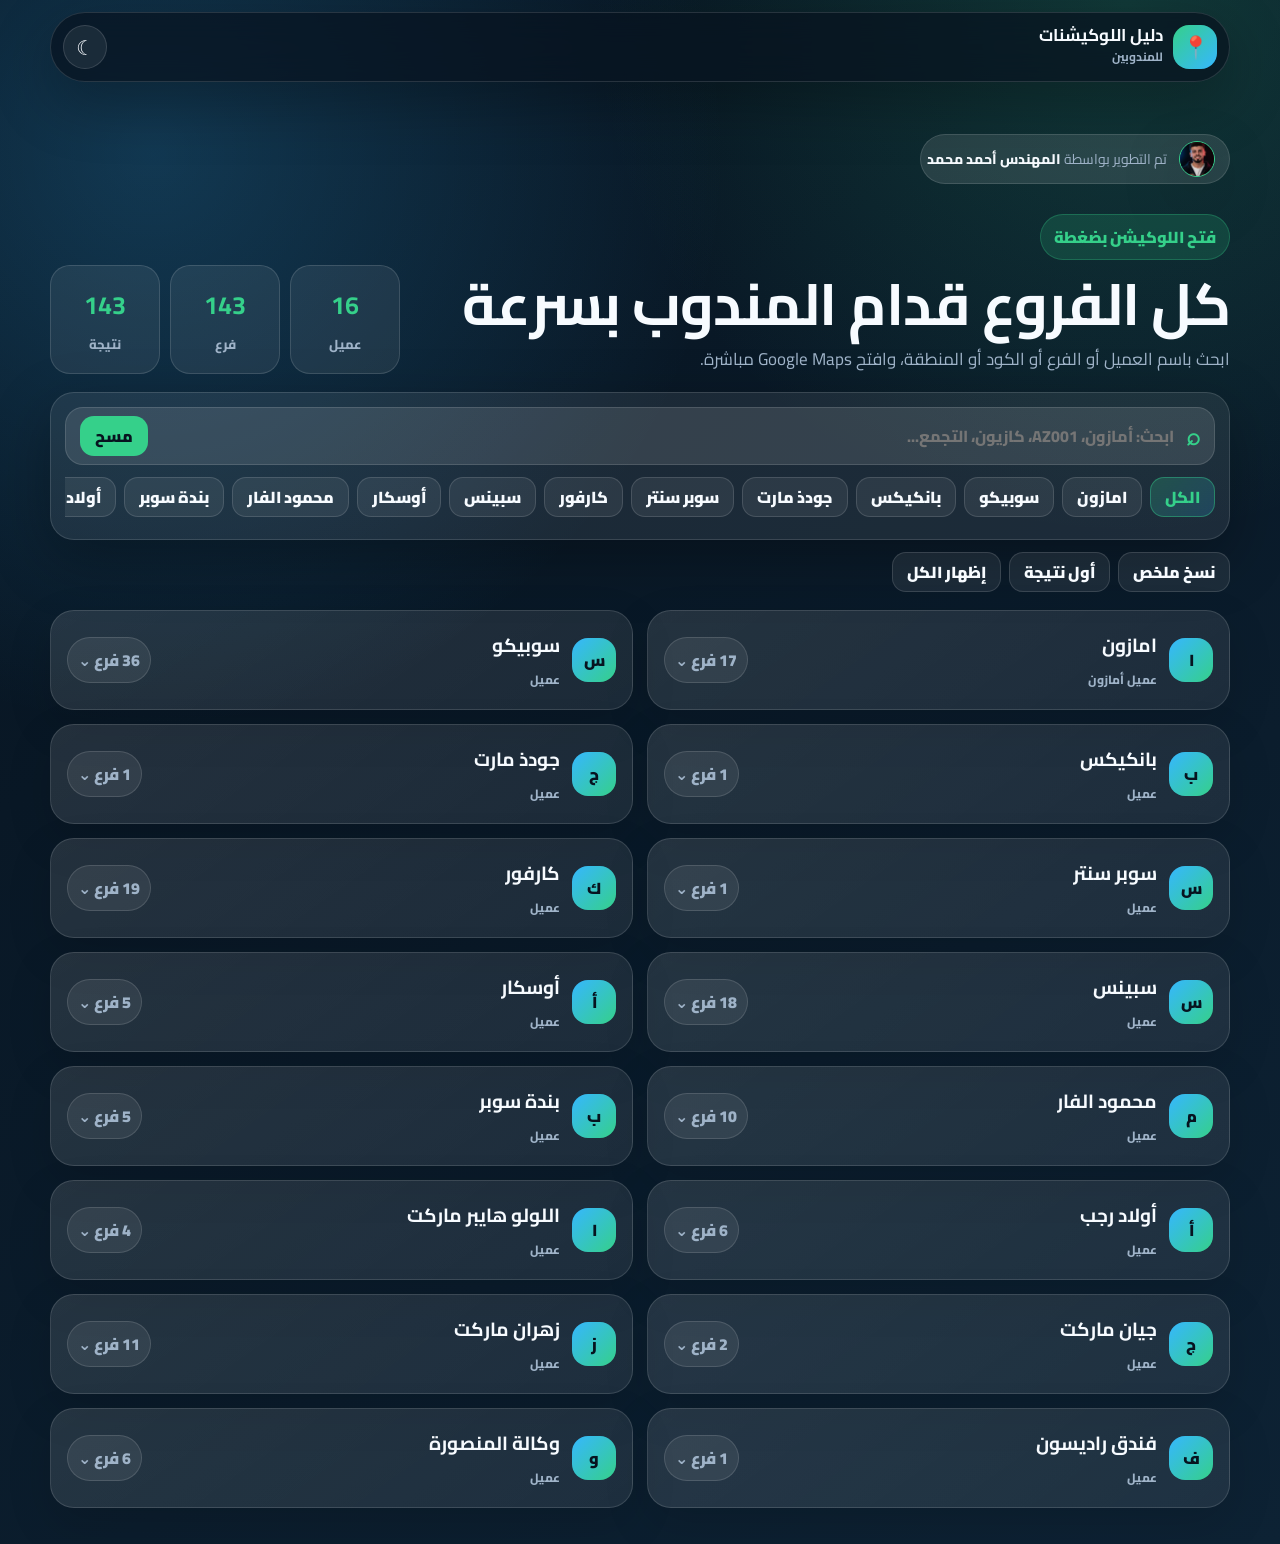
==== index.html @ 978f671b "Move developer badge to top and make image clickable" ====
<!doctype html>
<html lang="ar" dir="rtl">
<head>
  <meta charset="utf-8" />
  <meta name="viewport" content="width=device-width, initial-scale=1" />
  <title>دليل لوكيشنات المناديب</title>
  <meta name="description" content="دليل سريع للمناديب للبحث عن الفروع وفتح اللوكيشن مباشرة." />
  <link rel="preconnect" href="https://fonts.googleapis.com">
  <link rel="preconnect" href="https://fonts.gstatic.com" crossorigin>
  <link href="https://fonts.googleapis.com/css2?family=Cairo:wght@400;600;700;800;900&display=swap" rel="stylesheet">
  <link rel="stylesheet" href="css/style.css" />
</head>

<body>
  <div class="bg"></div>

  <header class="topbar">
    <div class="brand">
      <span class="logo">📍</span>
      <div>
        <strong>دليل اللوكيشنات</strong>
        <small>للمندوبين</small>
      </div>
    </div>

    <button class="theme-btn" id="themeBtn" type="button">☾</button>
  </header>

  <main class="app">
    <section class="hero">
      <div class="developer-badge">
        <a href="imag/Ahmed.jpeg" target="_blank" title="عرض الصورة">
          <img src="imag/Ahmed.jpeg" alt="Eng. Ahmed Mohamed" class="dev-img">
        </a>
        <span>تم التطوير بواسطة <strong>المهندس أحمد محمد</strong></span>
      </div>
      <div>
        <span class="pill">فتح اللوكيشن بضغطة</span>
        <h1>كل الفروع قدام المندوب بسرعة</h1>
        <p>ابحث باسم العميل أو الفرع أو الكود أو المنطقة، وافتح Google Maps مباشرة.</p>
      </div>

      <div class="stats">
        <div>
          <strong id="companyCount">0</strong>
          <span>عميل</span>
        </div>
        <div>
          <strong id="branchCount">0</strong>
          <span>فرع</span>
        </div>
        <div>
          <strong id="resultCount">0</strong>
          <span>نتيجة</span>
        </div>
      </div>
    </section>

    <section class="search-card">
      <div class="search-box">
        <span>⌕</span>
        <input id="searchInput" type="search" placeholder="ابحث: أمازون، AZ001، كازيون، التجمع..." autocomplete="off">
        <button id="clearBtn" type="button">مسح</button>
      </div>

      <div class="quick-filters" id="quickFilters">
        <button class="active" data-filter="all" type="button">الكل</button>
        <button data-filter="recent" type="button">آخر فتح</button>
        <button data-filter="favorites" type="button">المفضلة</button>
      </div>
    </section>

    <section class="tools-row">
      <button id="copySummary" type="button">نسخ ملخص</button>
      <button id="openAllVisible" type="button">أول نتيجة</button>
      <button id="resetData" type="button">إظهار الكل</button>
    </section>

    <section class="companies" id="companies"></section>

    <section class="empty" id="empty" hidden>
      <strong>مفيش نتائج</strong>
      <p>جرّب اسم فرع أو كود أو منطقة تانية.</p>
    </section>
  </main>


  <div class="toast" id="toast"></div>

  <script src="js/data.js"></script>
  <script src="js/app.js"></script>
</body>
</html>
---- css/style.css ----
:root{
  --bg:#07131f;
  --bg2:#0d2234;
  --card:rgba(255,255,255,.075);
  --card2:rgba(255,255,255,.11);
  --text:#f7fbff;
  --muted:#9fb3c8;
  --line:rgba(255,255,255,.13);
  --accent:#35d08a;
  --accent2:#36b7ff;
  --warn:#ffd66b;
  --danger:#ff5d68;
  --shadow:0 20px 60px rgba(0,0,0,.28);
  --radius:24px;
}

[data-theme="light"]{
  --bg:#f4f8fb;
  --bg2:#eaf3f8;
  --card:rgba(255,255,255,.82);
  --card2:#fff;
  --text:#0b1c2c;
  --muted:#5f7184;
  --line:rgba(12,28,44,.11);
  --shadow:0 18px 45px rgba(22,70,110,.12);
}

*{box-sizing:border-box}
html{scroll-behavior:smooth}
body{
  margin:0;
  font-family:"Cairo",system-ui,sans-serif;
  color:var(--text);
  background:
    radial-gradient(circle at 12% 10%,rgba(54,183,255,.22),transparent 32%),
    radial-gradient(circle at 88% 0%,rgba(53,208,138,.18),transparent 28%),
    linear-gradient(145deg,var(--bg),var(--bg2));
  min-height:100vh;
}
button,input{font:inherit}
button{cursor:pointer}
a{color:inherit;text-decoration:none}

.topbar{
  position:sticky;
  top:12px;
  z-index:20;
  width:min(1180px,calc(100% - 24px));
  margin:12px auto 0;
  display:flex;
  align-items:center;
  justify-content:space-between;
  gap:12px;
  padding:12px;
  background:rgba(7,19,31,.72);
  border:1px solid var(--line);
  border-radius:999px;
  backdrop-filter:blur(16px);
  box-shadow:var(--shadow);
}
[data-theme="light"] .topbar{background:rgba(255,255,255,.72)}
.brand{display:flex;align-items:center;gap:10px}
.logo{
  width:44px;
  height:44px;
  display:grid;
  place-items:center;
  border-radius:16px;
  background:linear-gradient(135deg,var(--accent),var(--accent2));
  color:#07131f;
  font-size:22px;
}
.brand strong{display:block;font-size:17px;line-height:1.1}
.brand small{display:block;color:var(--muted);font-weight:700;font-size:12px}
.theme-btn{
  width:44px;height:44px;border-radius:50%;
  border:1px solid var(--line);
  background:var(--card);
  color:var(--text);
  font-size:20px;
}

.app{
  width:min(1180px,calc(100% - 24px));
  margin:auto;
  padding:22px 0 36px;
}

.hero{
  display:grid;
  grid-template-columns:1fr auto;
  gap:18px;
  align-items:end;
  padding:30px 0 18px;
}
.pill{
  display:inline-flex;
  align-items:center;
  padding:7px 13px;
  border-radius:999px;
  background:rgba(53,208,138,.16);
  border:1px solid rgba(53,208,138,.28);
  color:var(--accent);
  font-weight:900;
  margin-bottom:12px;
}
h1{
  margin:0 0 8px;
  font-size:clamp(30px,5vw,58px);
  line-height:1.1;
  letter-spacing:-1px;
}
.hero p{
  margin:0;
  color:var(--muted);
  font-size:17px;
  line-height:1.8;
  max-width:720px;
}
.stats{
  display:grid;
  grid-template-columns:repeat(3,110px);
  gap:10px;
}
.stats div{
  padding:15px;
  border-radius:20px;
  background:var(--card);
  border:1px solid var(--line);
  text-align:center;
}
.stats strong{display:block;font-size:25px;color:var(--accent)}
.stats span{color:var(--muted);font-size:13px;font-weight:800}

.search-card{
  padding:14px;
  background:var(--card);
  border:1px solid var(--line);
  border-radius:var(--radius);
  box-shadow:var(--shadow);
}
.search-box{
  display:grid;
  grid-template-columns:auto 1fr auto;
  align-items:center;
  gap:10px;
  min-height:58px;
  padding:0 14px;
  border-radius:18px;
  background:var(--card2);
  border:1px solid var(--line);
}
.search-box span{
  font-size:24px;
  font-weight:900;
  color:var(--accent);
}
.search-box input{
  width:100%;
  min-width:0;
  outline:0;
  border:0;
  background:transparent;
  color:var(--text);
  font-weight:800;
  font-size:16px;
}
.search-box button,
.quick-filters button,
.tools-row button{
  border:0;
  border-radius:14px;
  background:var(--card);
  color:var(--text);
  border:1px solid var(--line);
  font-weight:900;
  min-height:40px;
  padding:0 14px;
  transition:.2s ease;
  white-space:nowrap;
  flex-shrink:0;
}
.search-box button{background:var(--accent);color:#07131f;border-color:transparent}
.quick-filters{
  display:flex;
  overflow-x:auto;
  gap:8px;
  margin-top:12px;
  padding-bottom:8px;
  scrollbar-width:thin;
  scrollbar-color:var(--line) transparent;
}
.quick-filters::-webkit-scrollbar {
  height: 6px;
}
.quick-filters::-webkit-scrollbar-track {
  background: transparent;
}
.quick-filters::-webkit-scrollbar-thumb {
  background-color: var(--line);
  border-radius: 10px;
}
.quick-filters button.active{
  background:linear-gradient(135deg,rgba(53,208,138,.22),rgba(54,183,255,.18));
  border-color:rgba(53,208,138,.42);
  color:var(--accent);
}
.tools-row{
  display:flex;
  gap:8px;
  flex-wrap:wrap;
  margin:12px 0 18px;
}
.tools-row button:hover,
.quick-filters button:hover{
  transform:translateY(-1px);
}

.companies{
  display:grid;
  grid-template-columns:repeat(2,minmax(0,1fr));
  gap:14px;
}
.company-card{
  background:linear-gradient(145deg,var(--card2),var(--card));
  border:1px solid var(--line);
  border-radius:var(--radius);
  overflow:hidden;
  box-shadow:0 16px 45px rgba(0,0,0,.13);
}
.company-head{
  width:100%;
  border:0;
  background:transparent;
  color:var(--text);
  display:grid;
  grid-template-columns:1fr auto;
  align-items:center;
  gap:10px;
  padding:16px;
  text-align:right;
}
.company-title{
  display:flex;
  align-items:center;
  gap:12px;
  min-width:0;
}
.company-icon{
  width:44px;
  height:44px;
  display:grid;
  place-items:center;
  border-radius:16px;
  background:linear-gradient(135deg,var(--accent2),var(--accent));
  color:#07131f;
  font-weight:900;
  flex:none;
}
.company-title strong{
  display:block;
  font-size:19px;
  white-space:nowrap;
  overflow:hidden;
  text-overflow:ellipsis;
}
.company-title small{
  color:var(--muted);
  font-weight:800;
  font-size:12px;
}
.count{
  display:inline-flex;
  align-items:center;
  gap:7px;
  padding:7px 10px;
  border-radius:999px;
  background:var(--card);
  border:1px solid var(--line);
  color:var(--muted);
  font-weight:900;
  white-space:nowrap;
}
.branch-list{
  display:none;
  padding:0 14px 14px;
  gap:8px;
}
.company-card.open .branch-list{display:grid}
.branch{
  display:grid;
  grid-template-columns:1fr auto;
  gap:10px;
  align-items:center;
  padding:12px;
  border:1px solid var(--line);
  background:rgba(255,255,255,.055);
  border-radius:17px;
}
.branch-info{min-width:0}
.branch-name{
  display:flex;
  align-items:center;
  gap:8px;
  flex-wrap:wrap;
  font-size:15px;
  font-weight:900;
  margin-bottom:5px;
}
.branch-code{
  padding:3px 8px;
  border-radius:999px;
  background:rgba(255,214,107,.16);
  color:var(--warn);
  border:1px solid rgba(255,214,107,.22);
  font-size:12px;
}
.branch-meta{
  display:flex;
  flex-wrap:wrap;
  gap:6px;
}
.branch-meta span{
  color:var(--muted);
  background:var(--card);
  border:1px solid var(--line);
  padding:4px 8px;
  border-radius:999px;
  font-size:12px;
  font-weight:800;
}
.branch-actions{
  display:flex;
  gap:6px;
}
.map-btn,.fav-btn,.copy-btn{
  width:38px;
  height:38px;
  display:grid;
  place-items:center;
  border-radius:13px;
  border:1px solid var(--line);
  background:var(--card);
  color:var(--text);
  font-weight:900;
}
.map-btn{
  width:auto;
  padding:0 13px;
  background:linear-gradient(135deg,var(--accent),var(--accent2));
  color:#07131f;
  border-color:transparent;
}
.fav-btn.active{
  background:var(--warn);
  color:#1b1b0d;
  border-color:transparent;
}
.copy-btn{color:var(--accent2)}
mark{
  background:rgba(53,208,138,.22);
  color:var(--text);
  padding:0 3px;
  border-radius:5px;
}
.empty{
  text-align:center;
  padding:34px;
  border-radius:var(--radius);
  background:var(--card);
  border:1px solid var(--line);
}
.empty strong{font-size:22px}
.empty p{color:var(--muted)}
.toast{
  position:fixed;
  right:18px;
  bottom:18px;
  background:#102033;
  color:#fff;
  padding:12px 16px;
  border-radius:16px;
  box-shadow:var(--shadow);
  font-weight:900;
  opacity:0;
  transform:translateY(30px);
  pointer-events:none;
  transition:.25s ease;
  z-index:90;
}
.toast.show{opacity:1;transform:none}

.developer-badge {
  display: flex;
  align-items: center;
  gap: 12px;
  grid-column: 1 / -1;
  margin-bottom: 12px;
  padding: 6px 14px 6px 6px;
  background: var(--card2);
  border: 1px solid var(--line);
  border-radius: 999px;
  width: fit-content;
}
.developer-badge span {
  font-size: 14px;
  color: var(--muted);
}
.developer-badge strong {
  color: var(--text);
  font-weight: 800;
}
.developer-badge a {
  display: flex;
  border-radius: 50%;
  transition: transform 0.2s ease;
}
.developer-badge a:hover {
  transform: scale(1.1);
}
.dev-img {
  width: 36px;
  height: 36px;
  border-radius: 50%;
  object-fit: cover;
  border: 1px solid var(--accent);
  box-shadow: var(--shadow);
}

@media(max-width:850px){
  .hero{grid-template-columns:1fr}
  .stats{grid-template-columns:repeat(3,1fr)}
  .companies{grid-template-columns:1fr}
}
@media(max-width:560px){
  .topbar,.app{width:calc(100% - 18px)}
  .hero{padding-top:20px}
  h1{font-size:34px}
  .hero p{font-size:15px}
  .stats div{padding:12px 8px}
  .stats strong{font-size:22px}
  .search-box{grid-template-columns:auto 1fr;min-height:54px}
  .search-box button{grid-column:1/-1;width:100%}
  .branch{grid-template-columns:1fr}
  .branch-actions{display:grid;grid-template-columns:1fr 38px 38px}
  .map-btn{width:100%}
}
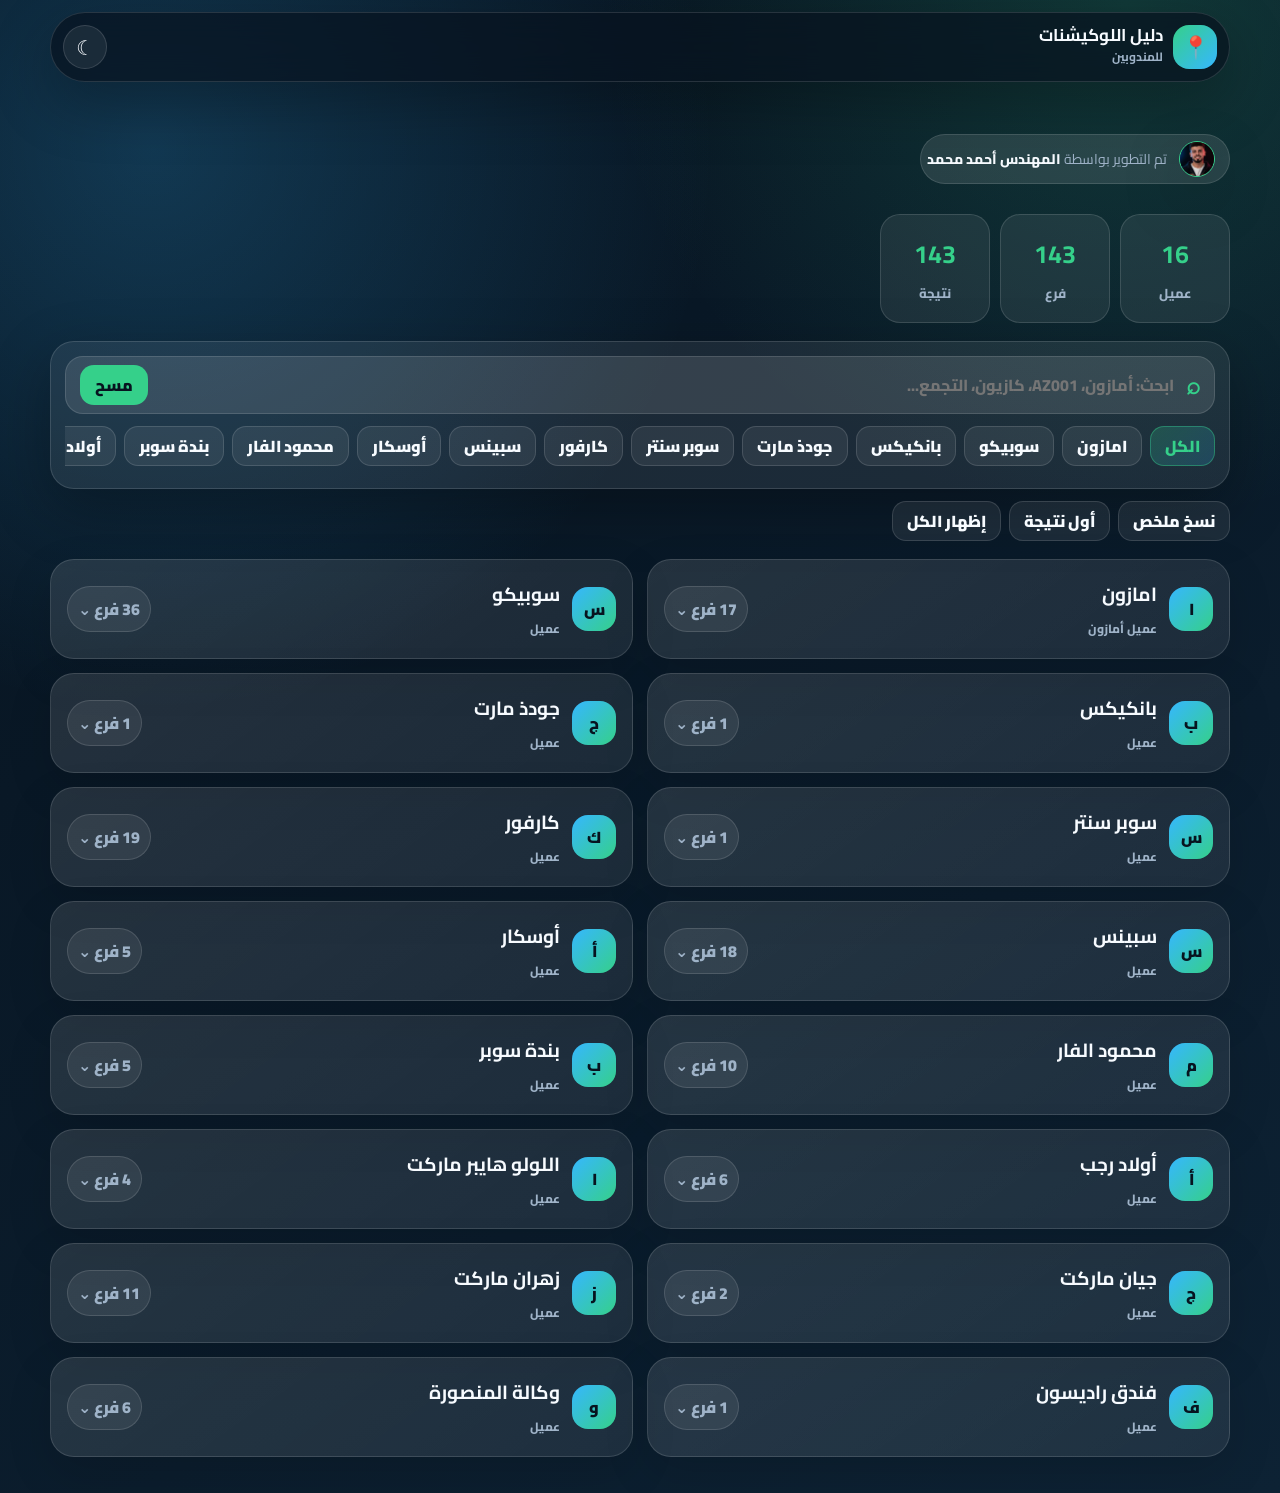
==== commit e0e77d44: "Remove hero text section" ====
--- a/index.html
+++ b/index.html
@@ -29,16 +29,12 @@
   <main class="app">
     <section class="hero">
       <div class="developer-badge">
-        <a href="imag/Ahmed.jpeg" target="_blank" title="عرض الصورة">
+        <button id="devImgBtn" type="button" class="dev-img-btn" title="عرض الصورة">
           <img src="imag/Ahmed.jpeg" alt="Eng. Ahmed Mohamed" class="dev-img">
-        </a>
+        </button>
         <span>تم التطوير بواسطة <strong>المهندس أحمد محمد</strong></span>
       </div>
-      <div>
-        <span class="pill">فتح اللوكيشن بضغطة</span>
-        <h1>كل الفروع قدام المندوب بسرعة</h1>
-        <p>ابحث باسم العميل أو الفرع أو الكود أو المنطقة، وافتح Google Maps مباشرة.</p>
-      </div>
+
 
       <div class="stats">
         <div>
@@ -85,6 +81,11 @@
   </main>
 
 
+  <div class="image-modal" id="imageModal">
+    <button class="close-modal" id="closeModalBtn" type="button">&times;</button>
+    <img src="imag/Ahmed.jpeg" alt="Eng. Ahmed Mohamed">
+  </div>
+
   <div class="toast" id="toast"></div>
 
   <script src="js/data.js"></script>
--- a/css/style.css
+++ b/css/style.css
@@ -410,12 +410,16 @@
   color: var(--text);
   font-weight: 800;
 }
-.developer-badge a {
+.dev-img-btn {
+  background: transparent;
+  border: none;
+  padding: 0;
+  cursor: pointer;
   display: flex;
   border-radius: 50%;
   transition: transform 0.2s ease;
 }
-.developer-badge a:hover {
+.dev-img-btn:hover {
   transform: scale(1.1);
 }
 .dev-img {
@@ -425,6 +429,60 @@
   object-fit: cover;
   border: 1px solid var(--accent);
   box-shadow: var(--shadow);
+}
+
+/* Modal Styles */
+.image-modal {
+  position: fixed;
+  top: 0;
+  left: 0;
+  width: 100%;
+  height: 100%;
+  background: rgba(0,0,0,0.85);
+  backdrop-filter: blur(8px);
+  z-index: 9999;
+  display: flex;
+  justify-content: center;
+  align-items: center;
+  opacity: 0;
+  pointer-events: none;
+  transition: 0.3s ease;
+}
+.image-modal.show {
+  opacity: 1;
+  pointer-events: auto;
+}
+.image-modal img {
+  max-width: 90%;
+  max-height: 90%;
+  border-radius: 16px;
+  box-shadow: 0 20px 60px rgba(0,0,0,0.5);
+  transform: scale(0.9);
+  transition: 0.3s ease;
+}
+.image-modal.show img {
+  transform: scale(1);
+}
+.close-modal {
+  position: absolute;
+  top: 20px;
+  right: 20px;
+  background: rgba(255,255,255,0.1);
+  border: none;
+  color: #fff;
+  font-size: 34px;
+  width: 44px;
+  height: 44px;
+  border-radius: 50%;
+  display: flex;
+  justify-content: center;
+  align-items: center;
+  cursor: pointer;
+  transition: 0.2s ease;
+  line-height: 1;
+}
+.close-modal:hover {
+  background: rgba(255,255,255,0.25);
 }
 
 @media(max-width:850px){
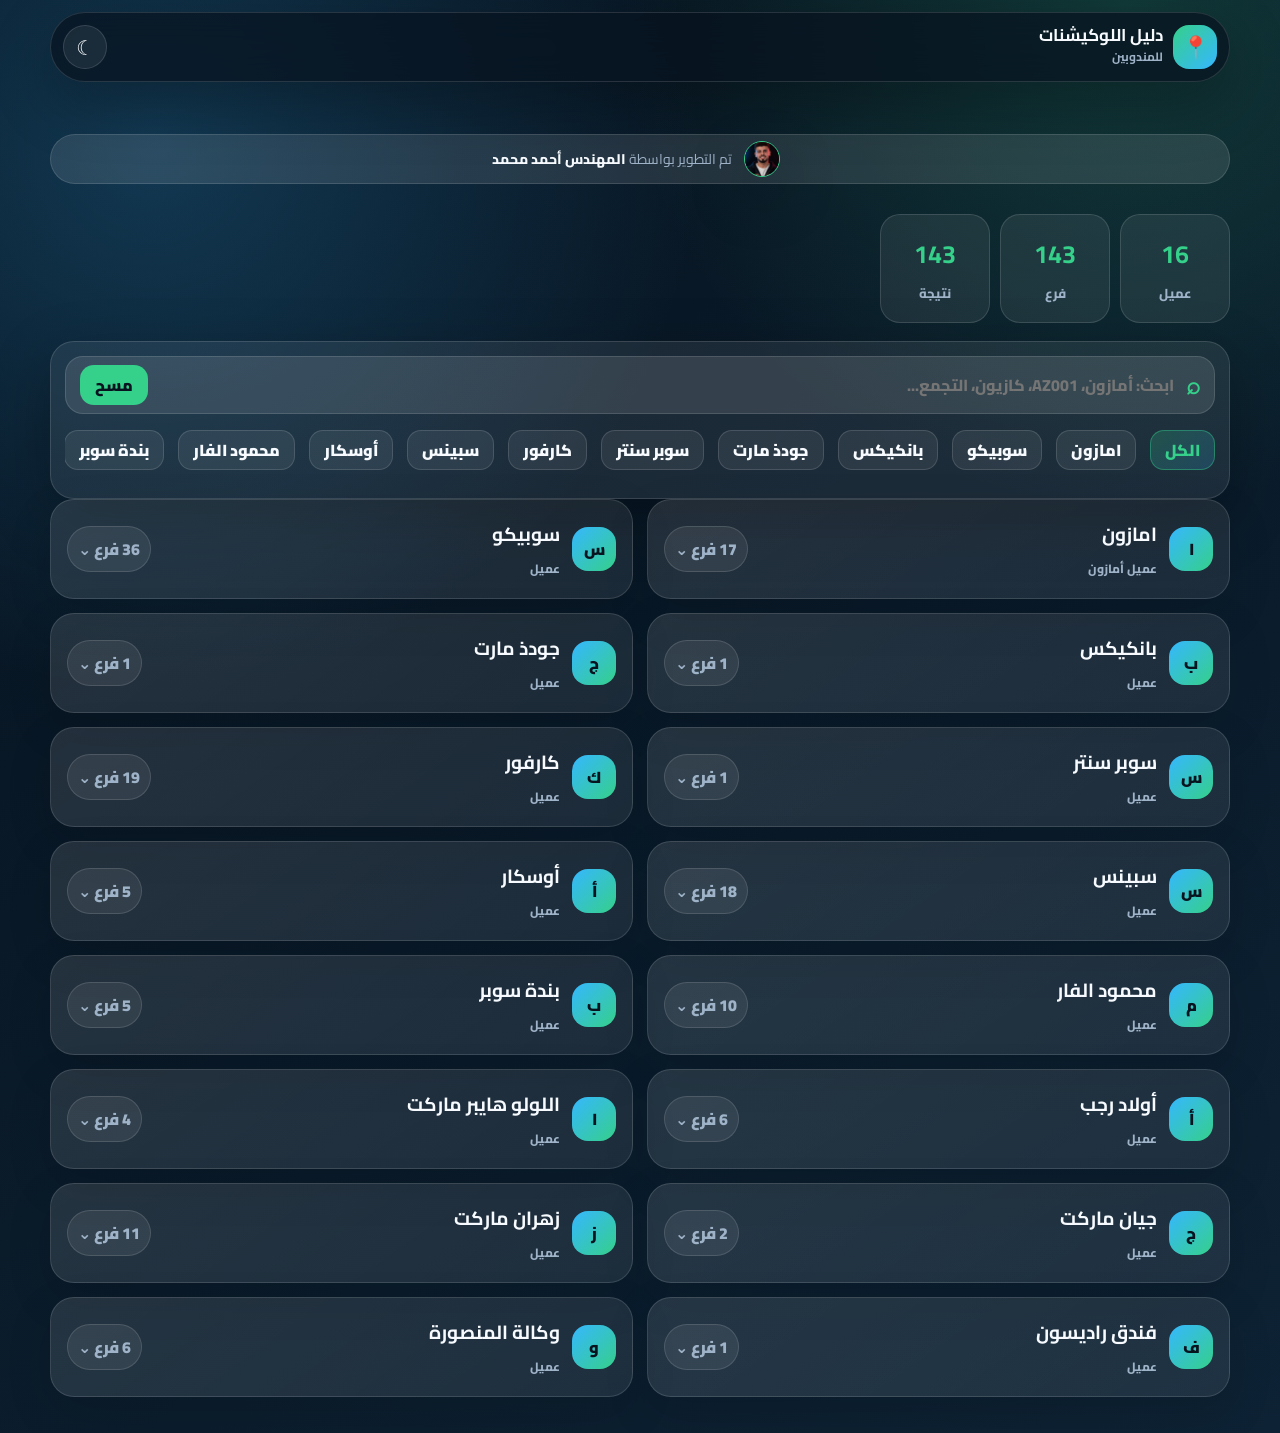
==== commit dc1ffd4a: "Remove tools row buttons" ====
--- a/index.html
+++ b/index.html
@@ -66,11 +66,7 @@
       </div>
     </section>
 
-    <section class="tools-row">
-      <button id="copySummary" type="button">نسخ ملخص</button>
-      <button id="openAllVisible" type="button">أول نتيجة</button>
-      <button id="resetData" type="button">إظهار الكل</button>
-    </section>
+
 
     <section class="companies" id="companies"></section>
 
--- a/css/style.css
+++ b/css/style.css
@@ -166,8 +166,7 @@
   font-size:16px;
 }
 .search-box button,
-.quick-filters button,
-.tools-row button{
+.quick-filters button{
   border:0;
   border-radius:14px;
   background:var(--card);
@@ -184,9 +183,9 @@
 .quick-filters{
   display:flex;
   overflow-x:auto;
-  gap:8px;
-  margin-top:12px;
-  padding-bottom:8px;
+  gap:14px;
+  margin-top:16px;
+  padding-bottom:14px;
   scrollbar-width:thin;
   scrollbar-color:var(--line) transparent;
 }
@@ -205,13 +204,6 @@
   border-color:rgba(53,208,138,.42);
   color:var(--accent);
 }
-.tools-row{
-  display:flex;
-  gap:8px;
-  flex-wrap:wrap;
-  margin:12px 0 18px;
-}
-.tools-row button:hover,
 .quick-filters button:hover{
   transform:translateY(-1px);
 }
@@ -393,6 +385,7 @@
 .developer-badge {
   display: flex;
   align-items: center;
+  justify-content: center;
   gap: 12px;
   grid-column: 1 / -1;
   margin-bottom: 12px;
@@ -400,7 +393,6 @@
   background: var(--card2);
   border: 1px solid var(--line);
   border-radius: 999px;
-  width: fit-content;
 }
 .developer-badge span {
   font-size: 14px;
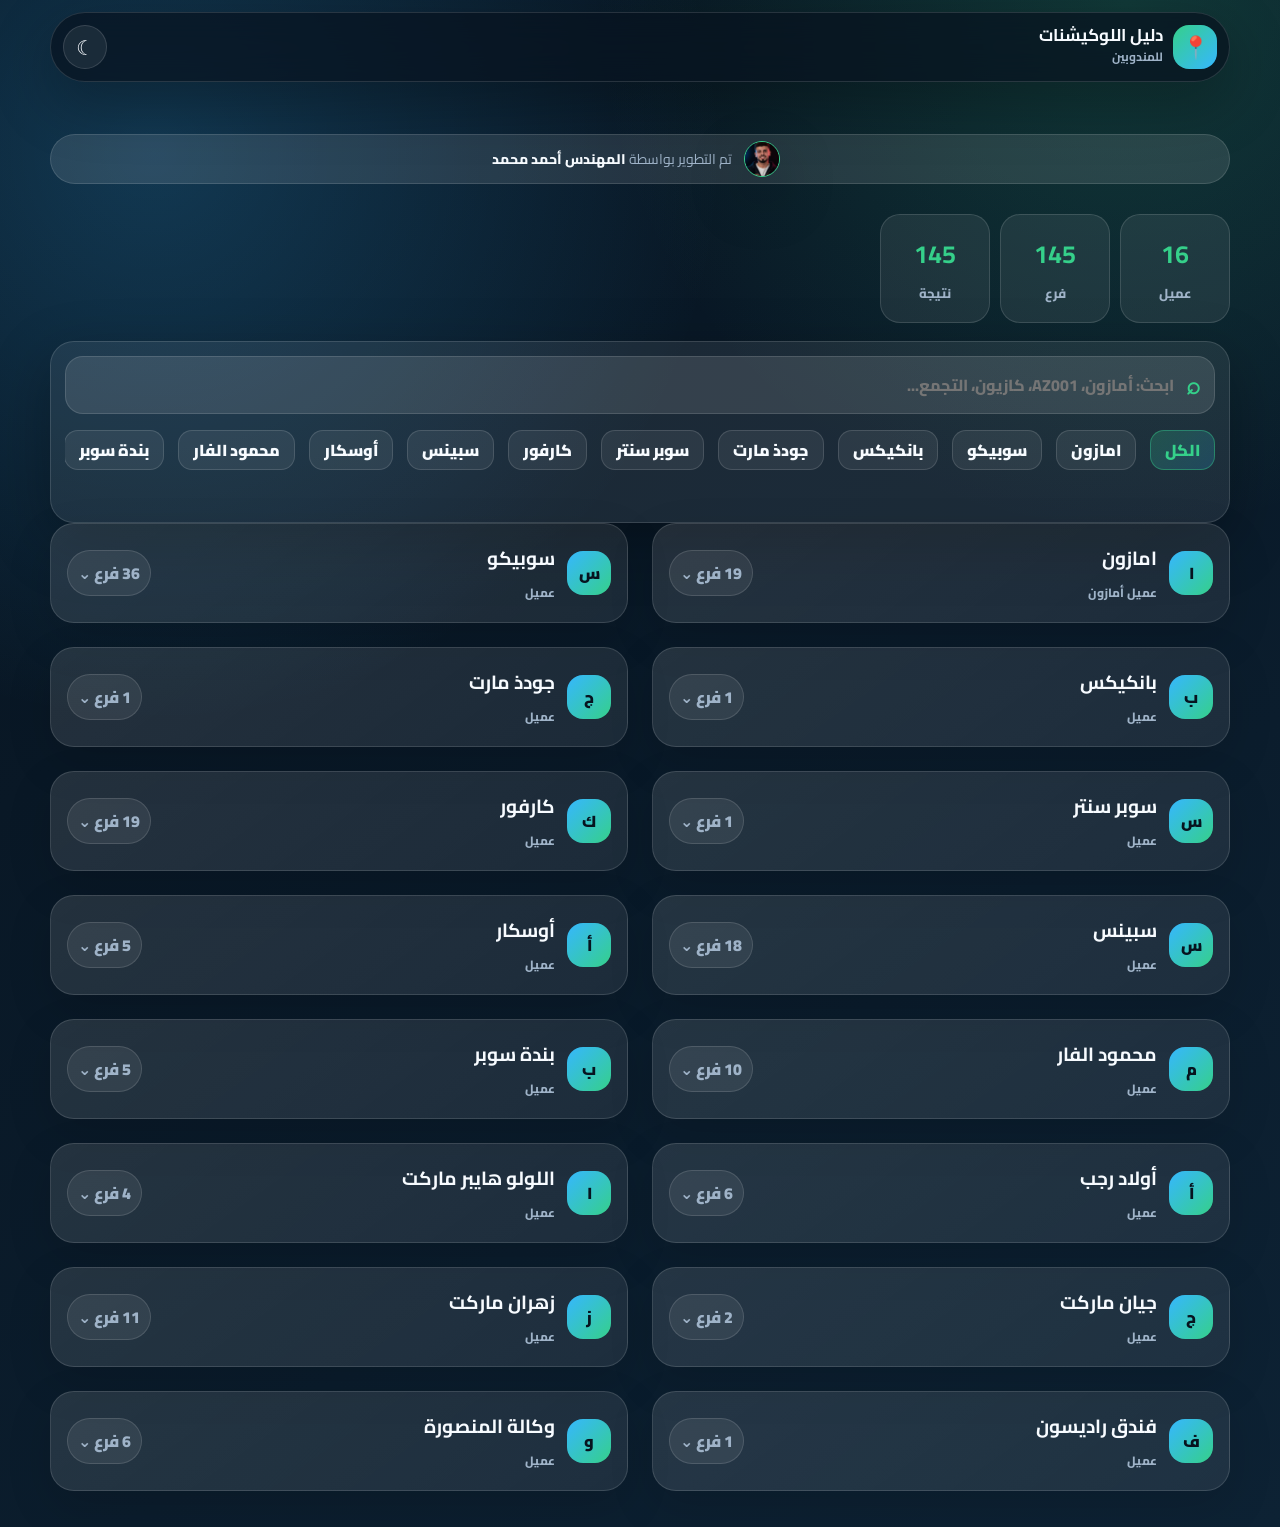
==== commit 396be512: "Remove clear button from search box" ====
--- a/index.html
+++ b/index.html
@@ -56,7 +56,6 @@
       <div class="search-box">
         <span>⌕</span>
         <input id="searchInput" type="search" placeholder="ابحث: أمازون، AZ001، كازيون، التجمع..." autocomplete="off">
-        <button id="clearBtn" type="button">مسح</button>
       </div>
 
       <div class="quick-filters" id="quickFilters">
--- a/css/style.css
+++ b/css/style.css
@@ -141,7 +141,7 @@
 }
 .search-box{
   display:grid;
-  grid-template-columns:auto 1fr auto;
+  grid-template-columns:auto 1fr;
   align-items:center;
   gap:10px;
   min-height:58px;
@@ -165,7 +165,6 @@
   font-weight:800;
   font-size:16px;
 }
-.search-box button,
 .quick-filters button{
   border:0;
   border-radius:14px;
@@ -179,12 +178,13 @@
   white-space:nowrap;
   flex-shrink:0;
 }
-.search-box button{background:var(--accent);color:#07131f;border-color:transparent}
+
 .quick-filters{
   display:flex;
   overflow-x:auto;
   gap:14px;
   margin-top:16px;
+  margin-bottom:24px;
   padding-bottom:14px;
   scrollbar-width:thin;
   scrollbar-color:var(--line) transparent;
@@ -211,7 +211,7 @@
 .companies{
   display:grid;
   grid-template-columns:repeat(2,minmax(0,1fr));
-  gap:14px;
+  gap:24px;
 }
 .company-card{
   background:linear-gradient(145deg,var(--card2),var(--card));
@@ -490,7 +490,7 @@
   .stats div{padding:12px 8px}
   .stats strong{font-size:22px}
   .search-box{grid-template-columns:auto 1fr;min-height:54px}
-  .search-box button{grid-column:1/-1;width:100%}
+
   .branch{grid-template-columns:1fr}
   .branch-actions{display:grid;grid-template-columns:1fr 38px 38px}
   .map-btn{width:100%}
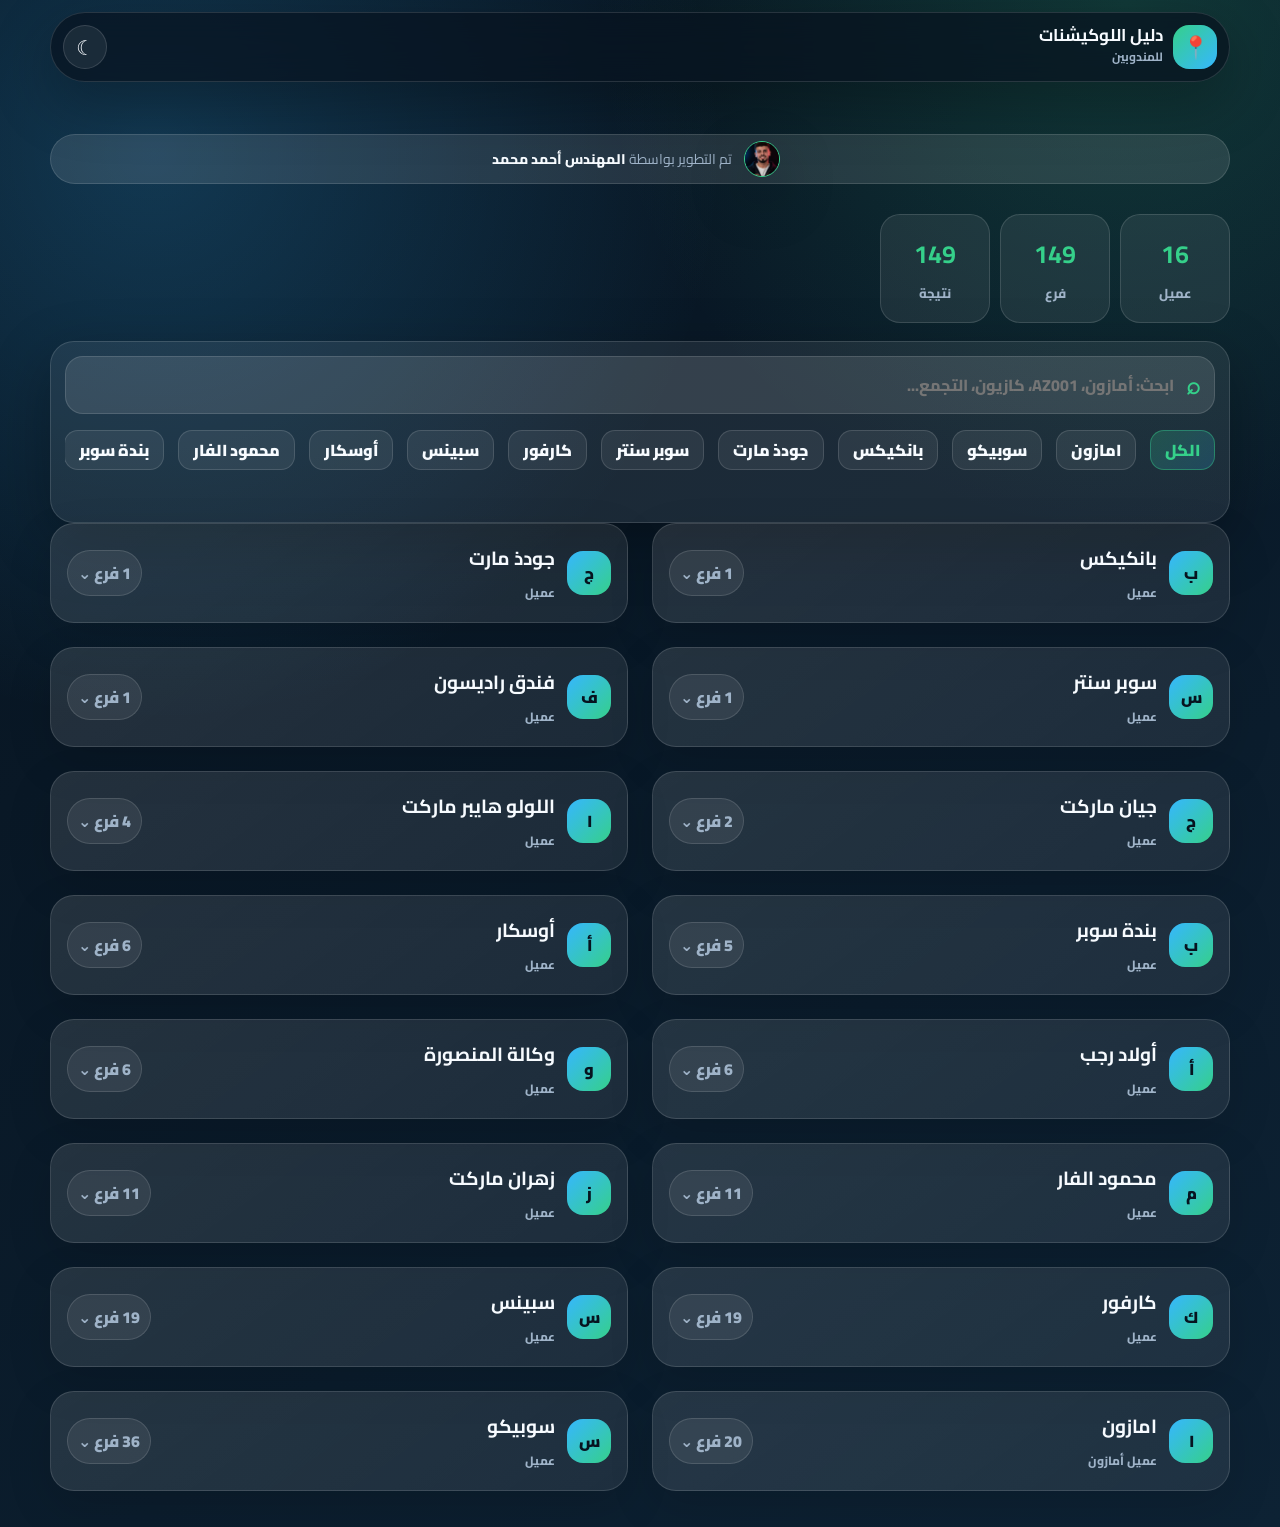
==== commit d02ead0d: "Implement smart search and premium UI/UX upgrades" ====
--- a/index.html
+++ b/index.html
@@ -73,6 +73,8 @@
       <strong>مفيش نتائج</strong>
       <p>جرّب اسم فرع أو كود أو منطقة تانية.</p>
     </section>
+    
+    <button id="scrollTopBtn" class="scroll-top-btn" type="button" title="العودة للأعلى">↑</button>
   </main>
 
 
--- a/css/style.css
+++ b/css/style.css
@@ -219,7 +219,9 @@
   border-radius:var(--radius);
   overflow:hidden;
   box-shadow:0 16px 45px rgba(0,0,0,.13);
-}
+  animation: fadeInUp 0.4s ease-out forwards;
+}
+
 .company-head{
   width:100%;
   border:0;
@@ -495,3 +497,49 @@
   .branch-actions{display:grid;grid-template-columns:1fr 38px 38px}
   .map-btn{width:100%}
 }
+
+@keyframes fadeInUp {
+  from {
+    opacity: 0;
+    transform: translateY(15px);
+  }
+  to {
+    opacity: 1;
+    transform: translateY(0);
+  }
+}
+
+.scroll-top-btn {
+  position: fixed;
+  bottom: 24px;
+  right: 24px;
+  width: 50px;
+  height: 50px;
+  border-radius: 50%;
+  background: linear-gradient(135deg, var(--accent), var(--accent2));
+  color: #07131f;
+  font-size: 24px;
+  font-weight: bold;
+  border: none;
+  box-shadow: 0 8px 20px rgba(53, 208, 138, 0.4);
+  cursor: pointer;
+  z-index: 100;
+  display: flex;
+  align-items: center;
+  justify-content: center;
+  opacity: 0;
+  visibility: hidden;
+  transform: scale(0.8) translateY(10px);
+  transition: all 0.3s cubic-bezier(0.175, 0.885, 0.32, 1.275);
+}
+
+.scroll-top-btn.show {
+  opacity: 1;
+  visibility: visible;
+  transform: scale(1) translateY(0);
+}
+
+.scroll-top-btn:hover {
+  transform: scale(1.1) translateY(-3px);
+  box-shadow: 0 12px 25px rgba(53, 208, 138, 0.5);
+}
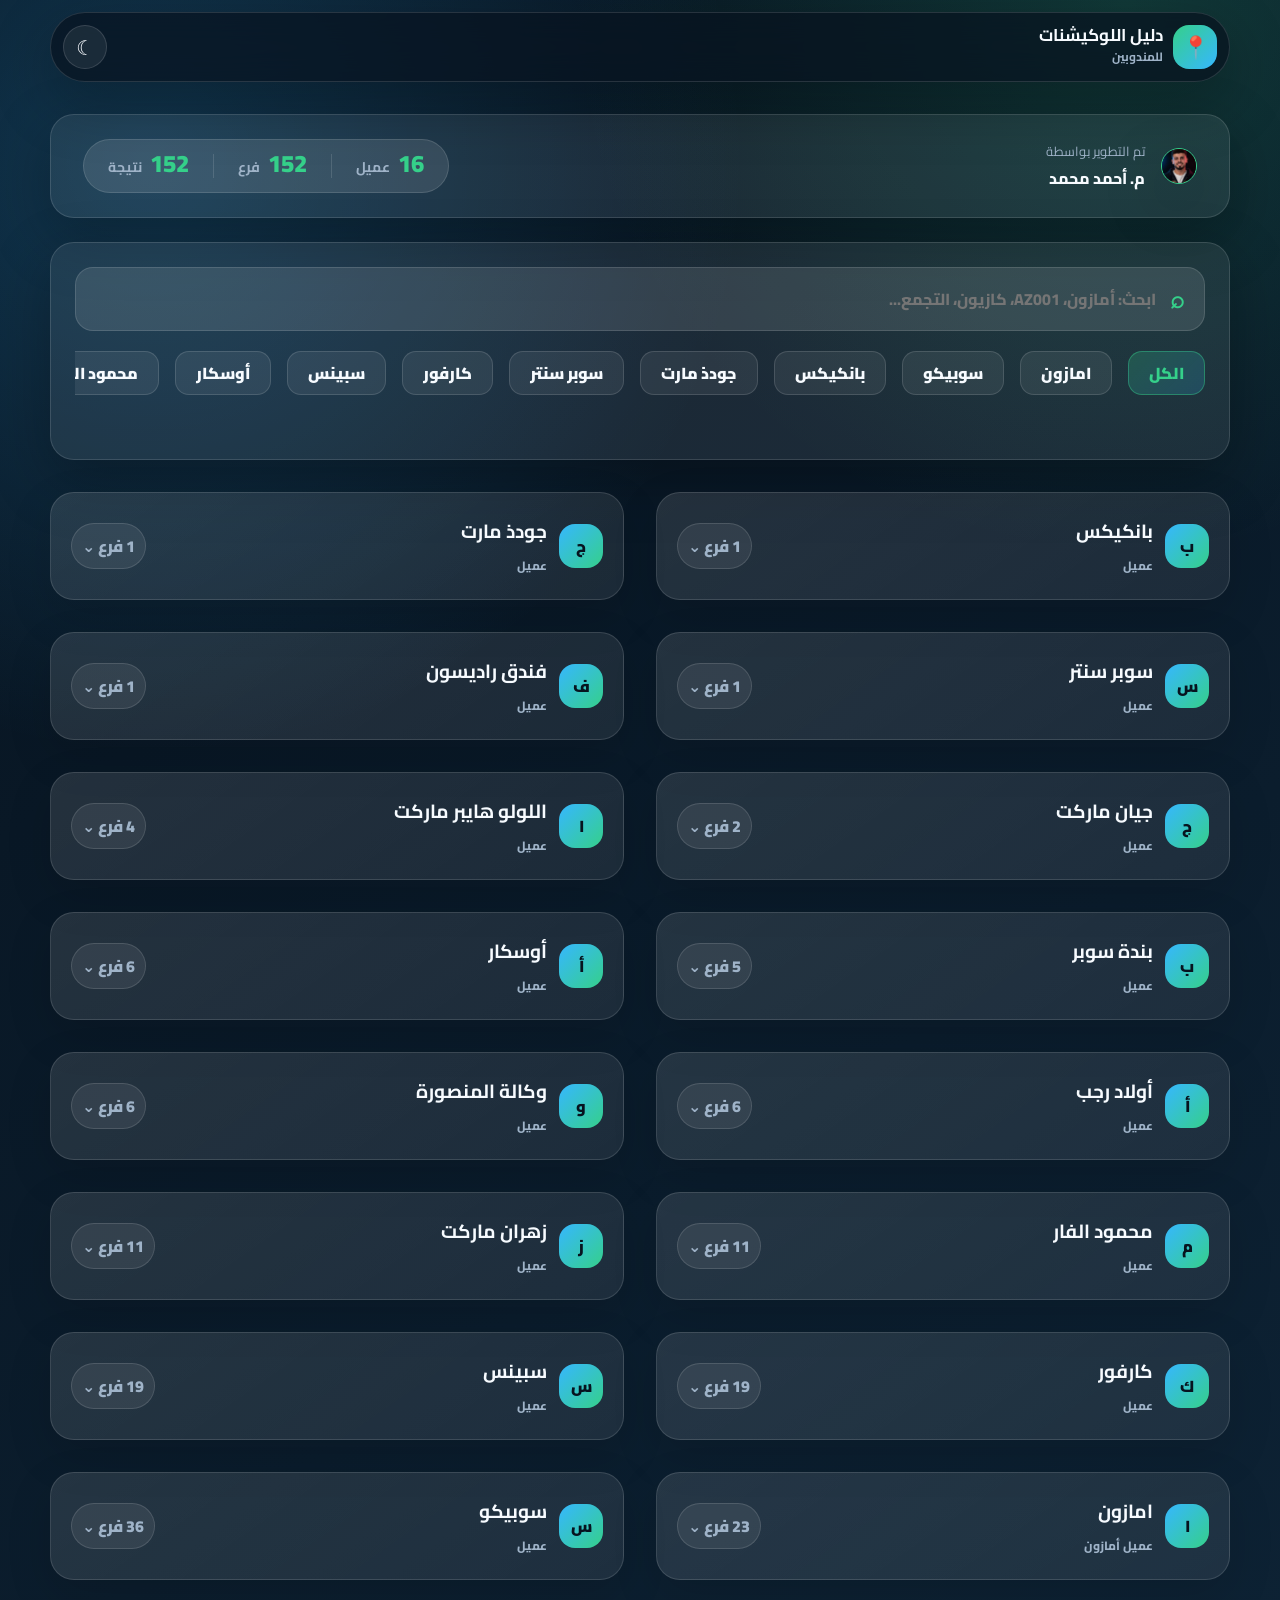
==== commit 594db54b: "Redesign hero section to sleek dashboard header" ====
--- a/index.html
+++ b/index.html
@@ -27,25 +27,29 @@
   </header>
 
   <main class="app">
-    <section class="hero">
-      <div class="developer-badge">
+    <section class="dashboard-header">
+      <div class="dev-info">
         <button id="devImgBtn" type="button" class="dev-img-btn" title="عرض الصورة">
           <img src="imag/Ahmed.jpeg" alt="Eng. Ahmed Mohamed" class="dev-img">
         </button>
-        <span>تم التطوير بواسطة <strong>المهندس أحمد محمد</strong></span>
+        <div class="dev-text">
+          <span>تم التطوير بواسطة</span>
+          <strong>م. أحمد محمد</strong>
+        </div>
       </div>
-
-
-      <div class="stats">
-        <div>
+      
+      <div class="stats-inline">
+        <div class="stat-item">
           <strong id="companyCount">0</strong>
           <span>عميل</span>
         </div>
-        <div>
+        <div class="divider"></div>
+        <div class="stat-item">
           <strong id="branchCount">0</strong>
           <span>فرع</span>
         </div>
-        <div>
+        <div class="divider"></div>
+        <div class="stat-item">
           <strong id="resultCount">0</strong>
           <span>نتيجة</span>
         </div>
--- a/css/style.css
+++ b/css/style.css
@@ -83,57 +83,74 @@
 .app{
   width:min(1180px,calc(100% - 24px));
   margin:auto;
-  padding:22px 0 36px;
-}
-
-.hero{
-  display:grid;
-  grid-template-columns:1fr auto;
-  gap:18px;
-  align-items:end;
-  padding:30px 0 18px;
-}
-.pill{
-  display:inline-flex;
-  align-items:center;
-  padding:7px 13px;
-  border-radius:999px;
-  background:rgba(53,208,138,.16);
-  border:1px solid rgba(53,208,138,.28);
-  color:var(--accent);
-  font-weight:900;
-  margin-bottom:12px;
-}
-h1{
-  margin:0 0 8px;
-  font-size:clamp(30px,5vw,58px);
-  line-height:1.1;
-  letter-spacing:-1px;
-}
-.hero p{
-  margin:0;
-  color:var(--muted);
-  font-size:17px;
-  line-height:1.8;
-  max-width:720px;
-}
-.stats{
-  display:grid;
-  grid-template-columns:repeat(3,110px);
-  gap:10px;
-}
-.stats div{
-  padding:15px;
-  border-radius:20px;
-  background:var(--card);
-  border:1px solid var(--line);
-  text-align:center;
-}
-.stats strong{display:block;font-size:25px;color:var(--accent)}
-.stats span{color:var(--muted);font-size:13px;font-weight:800}
+  padding:32px 0 48px;
+}
+
+.dashboard-header {
+  display: flex;
+  align-items: center;
+  justify-content: space-between;
+  padding: 24px 32px;
+  background: var(--card);
+  border: 1px solid var(--line);
+  border-radius: var(--radius);
+  box-shadow: var(--shadow);
+  margin-bottom: 24px;
+  flex-wrap: wrap;
+  gap: 20px;
+}
+.dev-info {
+  display: flex;
+  align-items: center;
+  gap: 16px;
+}
+.dev-text {
+  display: flex;
+  flex-direction: column;
+}
+.dev-text span {
+  font-size: 13px;
+  color: var(--muted);
+}
+.dev-text strong {
+  font-size: 16px;
+  font-weight: 800;
+  color: var(--text);
+}
+.stats-inline {
+  display: flex;
+  align-items: center;
+  gap: 24px;
+  background: var(--card2);
+  padding: 12px 24px;
+  border-radius: 999px;
+  border: 1px solid var(--line);
+}
+.stat-item {
+  display: flex;
+  align-items: baseline;
+  gap: 8px;
+}
+.stat-item strong {
+  font-size: 24px;
+  color: var(--accent);
+  font-weight: 900;
+  line-height: 1;
+}
+.stat-item span {
+  font-size: 14px;
+  color: var(--muted);
+  font-weight: 700;
+}
+.divider {
+  width: 1px;
+  height: 24px;
+  background: var(--line);
+}
 
 .search-card{
-  padding:14px;
+  margin-bottom: 32px;
+  padding:24px;
   background:var(--card);
   border:1px solid var(--line);
   border-radius:var(--radius);
@@ -143,9 +160,9 @@
   display:grid;
   grid-template-columns:auto 1fr;
   align-items:center;
-  gap:10px;
-  min-height:58px;
-  padding:0 14px;
+  gap:12px;
+  min-height:64px;
+  padding:0 20px;
   border-radius:18px;
   background:var(--card2);
   border:1px solid var(--line);
@@ -172,8 +189,8 @@
   color:var(--text);
   border:1px solid var(--line);
   font-weight:900;
-  min-height:40px;
-  padding:0 14px;
+  min-height:44px;
+  padding:0 20px;
   transition:.2s ease;
   white-space:nowrap;
   flex-shrink:0;
@@ -182,10 +199,10 @@
 .quick-filters{
   display:flex;
   overflow-x:auto;
-  gap:14px;
-  margin-top:16px;
+  gap:16px;
+  margin-top:20px;
   margin-bottom:24px;
-  padding-bottom:14px;
+  padding-bottom:16px;
   scrollbar-width:thin;
   scrollbar-color:var(--line) transparent;
 }
@@ -211,7 +228,7 @@
 .companies{
   display:grid;
   grid-template-columns:repeat(2,minmax(0,1fr));
-  gap:24px;
+  gap:32px;
 }
 .company-card{
   background:linear-gradient(145deg,var(--card2),var(--card));
@@ -230,8 +247,8 @@
   display:grid;
   grid-template-columns:1fr auto;
   align-items:center;
-  gap:10px;
-  padding:16px;
+  gap:16px;
+  padding:20px;
   text-align:right;
 }
 .company-title{
@@ -277,19 +294,19 @@
 }
 .branch-list{
   display:none;
-  padding:0 14px 14px;
-  gap:8px;
+  padding:0 20px 20px;
+  gap:12px;
 }
 .company-card.open .branch-list{display:grid}
 .branch{
   display:grid;
   grid-template-columns:1fr auto;
-  gap:10px;
-  align-items:center;
-  padding:12px;
+  gap:16px;
+  align-items:center;
+  padding:16px;
   border:1px solid var(--line);
   background:rgba(255,255,255,.055);
-  border-radius:17px;
+  border-radius:20px;
 }
 .branch-info{min-width:0}
 .branch-name{
@@ -384,26 +401,7 @@
 }
 .toast.show{opacity:1;transform:none}
 
-.developer-badge {
-  display: flex;
-  align-items: center;
-  justify-content: center;
-  gap: 12px;
-  grid-column: 1 / -1;
-  margin-bottom: 12px;
-  padding: 6px 14px 6px 6px;
-  background: var(--card2);
-  border: 1px solid var(--line);
-  border-radius: 999px;
-}
-.developer-badge span {
-  font-size: 14px;
-  color: var(--muted);
-}
-.developer-badge strong {
-  color: var(--text);
-  font-weight: 800;
-}
+
 .dev-img-btn {
   background: transparent;
   border: none;
@@ -480,17 +478,32 @@
 }
 
 @media(max-width:850px){
-  .hero{grid-template-columns:1fr}
-  .stats{grid-template-columns:repeat(3,1fr)}
+  .dashboard-header {
+    flex-direction: column;
+    align-items: stretch;
+    padding: 20px;
+  }
+  .stats-inline {
+    justify-content: space-between;
+    padding: 12px 16px;
+    gap: 12px;
+  }
   .companies{grid-template-columns:1fr}
 }
 @media(max-width:560px){
   .topbar,.app{width:calc(100% - 18px)}
-  .hero{padding-top:20px}
-  h1{font-size:34px}
-  .hero p{font-size:15px}
-  .stats div{padding:12px 8px}
-  .stats strong{font-size:22px}
+  .dashboard-header { padding: 16px; }
+  .stats-inline {
+    flex-direction: row;
+    padding: 12px;
+    gap: 8px;
+  }
+  .stat-item {
+    flex-direction: column;
+    align-items: center;
+    gap: 4px;
+    flex: 1;
+  }
   .search-box{grid-template-columns:auto 1fr;min-height:54px}
 
   .branch{grid-template-columns:1fr}
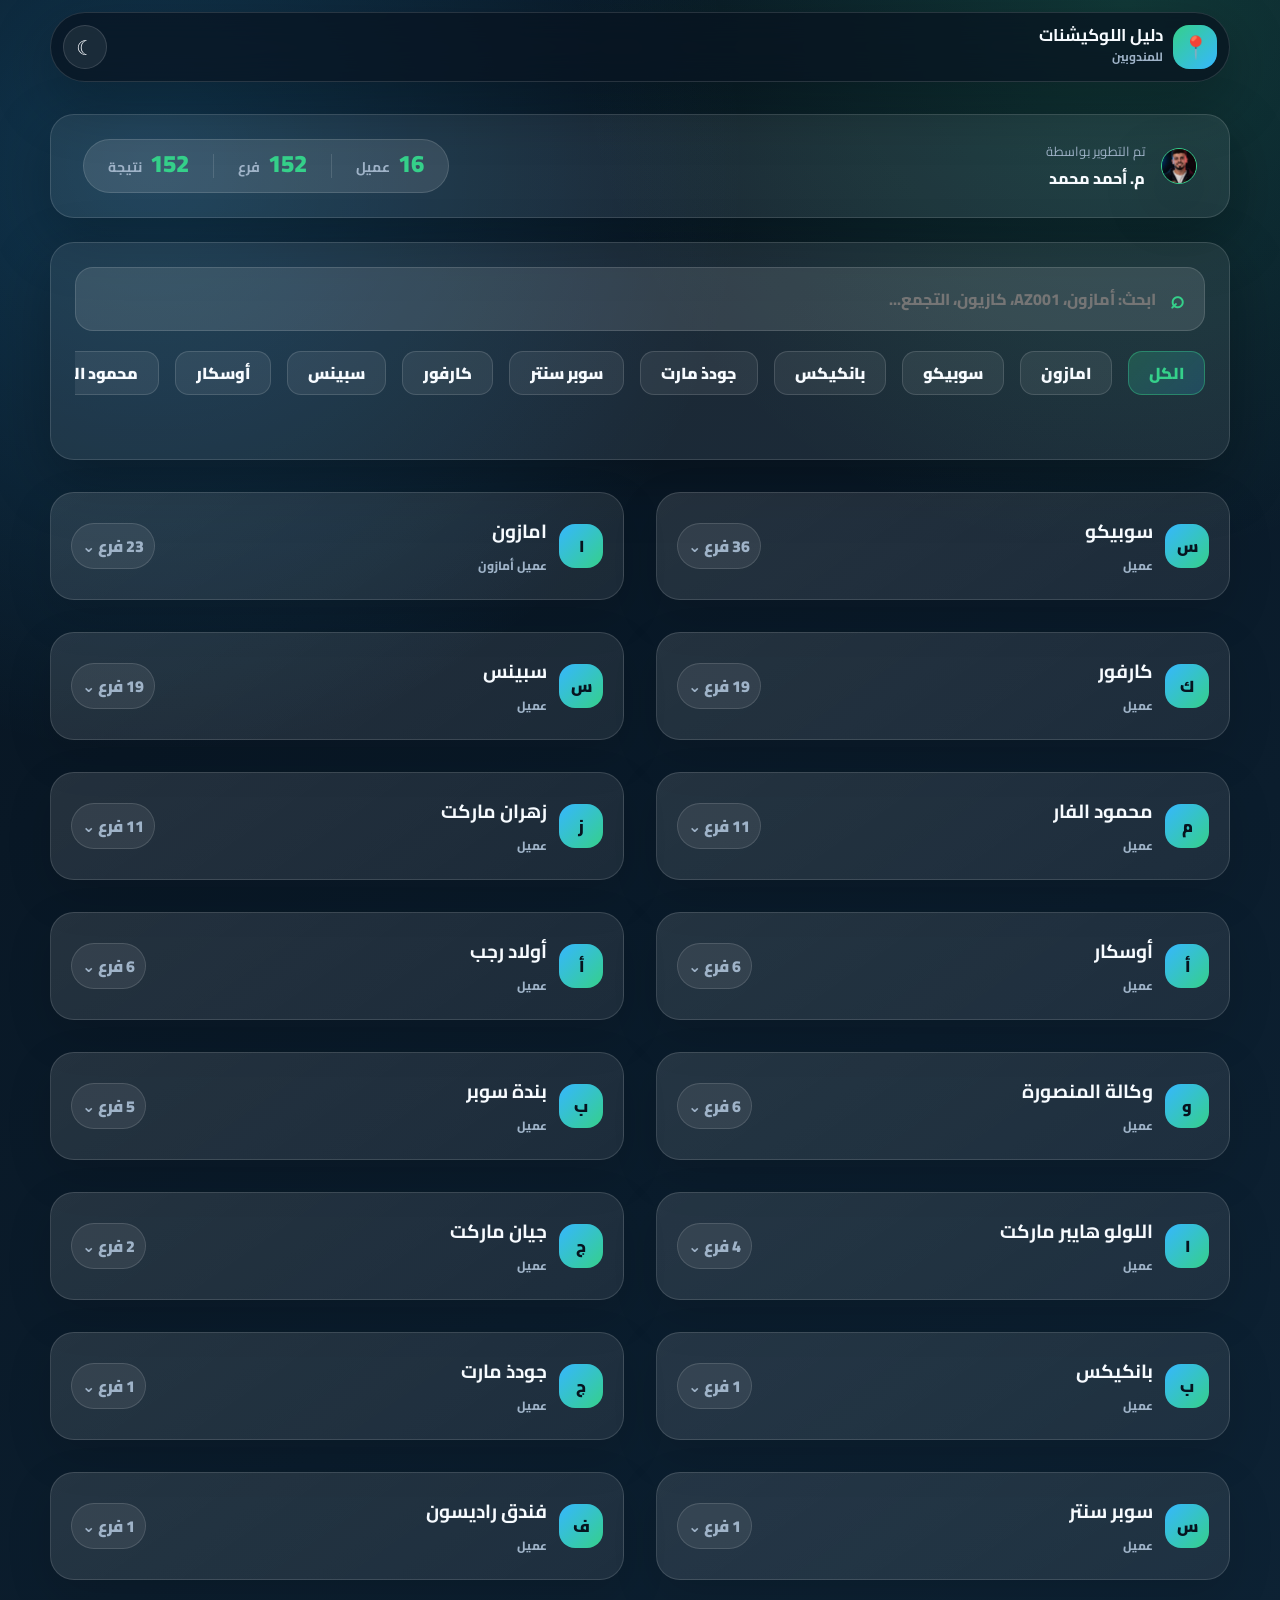
==== commit ba408ef7: "Implement Bottom Sheet Modal for branches" ====
--- a/index.html
+++ b/index.html
@@ -87,6 +87,18 @@
     <img src="imag/Ahmed.jpeg" alt="Eng. Ahmed Mohamed">
   </div>
 
+  <div class="bottom-sheet-overlay" id="bottomSheetOverlay">
+    <div class="bottom-sheet" id="bottomSheet">
+      <div class="bottom-sheet-header">
+        <h3 id="bottomSheetTitle">الفروع</h3>
+        <button class="close-sheet-btn" id="closeSheetBtn" type="button">&times;</button>
+      </div>
+      <div class="bottom-sheet-content" id="bottomSheetContent">
+        <!-- Branches will be injected here -->
+      </div>
+    </div>
+  </div>
+
   <div class="toast" id="toast"></div>
 
   <script src="js/data.js"></script>
--- a/css/style.css
+++ b/css/style.css
@@ -292,12 +292,82 @@
   font-weight:900;
   white-space:nowrap;
 }
-.branch-list{
-  display:none;
-  padding:0 20px 20px;
-  gap:12px;
-}
-.company-card.open .branch-list{display:grid}
+.bottom-sheet-overlay {
+  position: fixed;
+  inset: 0;
+  background: rgba(0, 0, 0, 0.6);
+  backdrop-filter: blur(4px);
+  z-index: 1000;
+  opacity: 0;
+  visibility: hidden;
+  transition: all 0.3s ease;
+}
+.bottom-sheet-overlay.show {
+  opacity: 1;
+  visibility: visible;
+}
+.bottom-sheet {
+  position: absolute;
+  bottom: 0;
+  left: 0;
+  right: 0;
+  margin: 0 auto;
+  width: 100%;
+  max-width: 600px;
+  background: var(--bg);
+  border-radius: 24px 24px 0 0;
+  border: 1px solid var(--line);
+  border-bottom: none;
+  box-shadow: 0 -10px 40px rgba(0,0,0,0.3);
+  transform: translateY(100%);
+  transition: transform 0.4s cubic-bezier(0.16, 1, 0.3, 1);
+  display: flex;
+  flex-direction: column;
+  max-height: 85vh;
+}
+.bottom-sheet-overlay.show .bottom-sheet {
+  transform: translateY(0);
+}
+.bottom-sheet-header {
+  display: flex;
+  justify-content: space-between;
+  align-items: center;
+  padding: 24px;
+  border-bottom: 1px solid var(--line);
+  background: var(--card2);
+  border-radius: 24px 24px 0 0;
+}
+.bottom-sheet-header h3 {
+  margin: 0;
+  font-size: 20px;
+  color: var(--accent);
+}
+.close-sheet-btn {
+  background: var(--card);
+  border: 1px solid var(--line);
+  color: var(--text);
+  width: 36px;
+  height: 36px;
+  border-radius: 50%;
+  font-size: 24px;
+  display: grid;
+  place-items: center;
+  transition: 0.2s;
+  line-height: 1;
+}
+.close-sheet-btn:hover {
+  background: var(--line);
+}
+.bottom-sheet-content {
+  padding: 24px;
+  overflow-y: auto;
+  display: grid;
+  gap: 12px;
+}
+/* Allow scrolling on body to be blocked when sheet is open */
+body.modal-open {
+  overflow: hidden;
+}
 .branch{
   display:grid;
   grid-template-columns:1fr auto;
